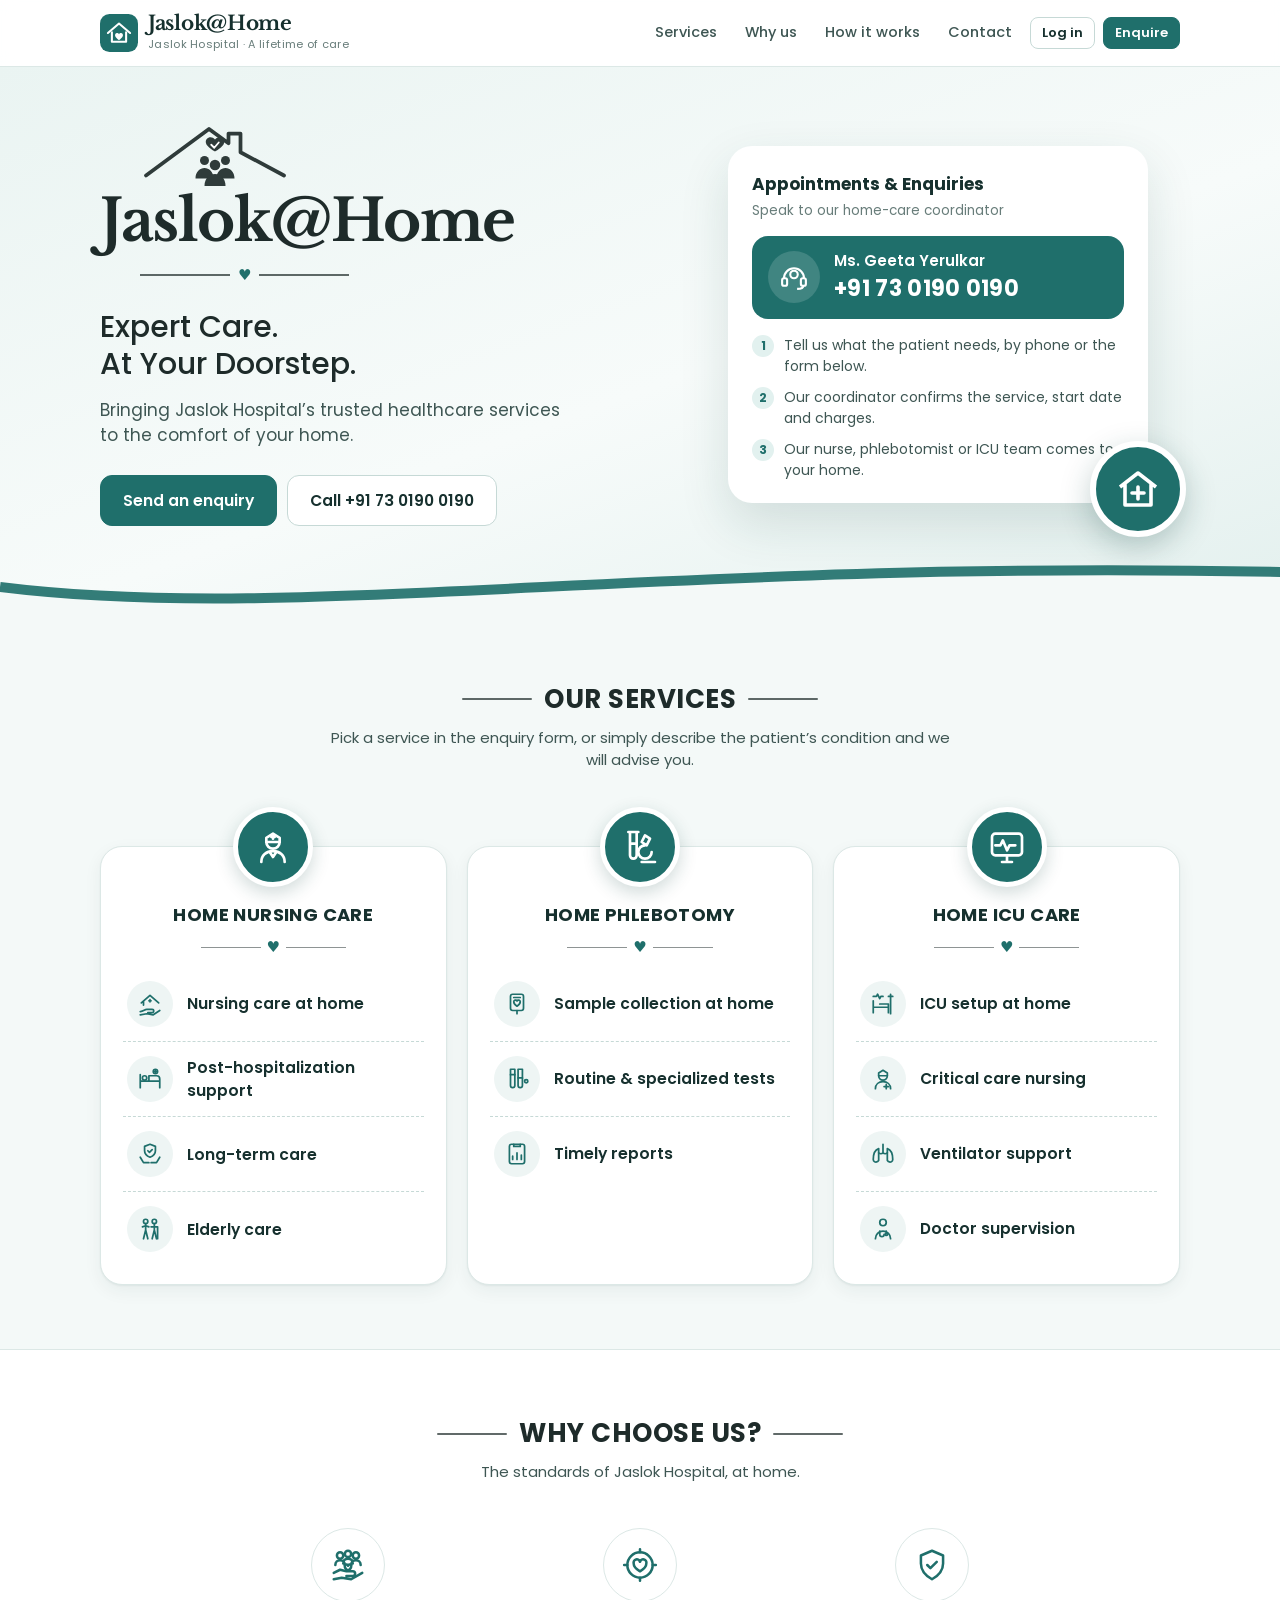
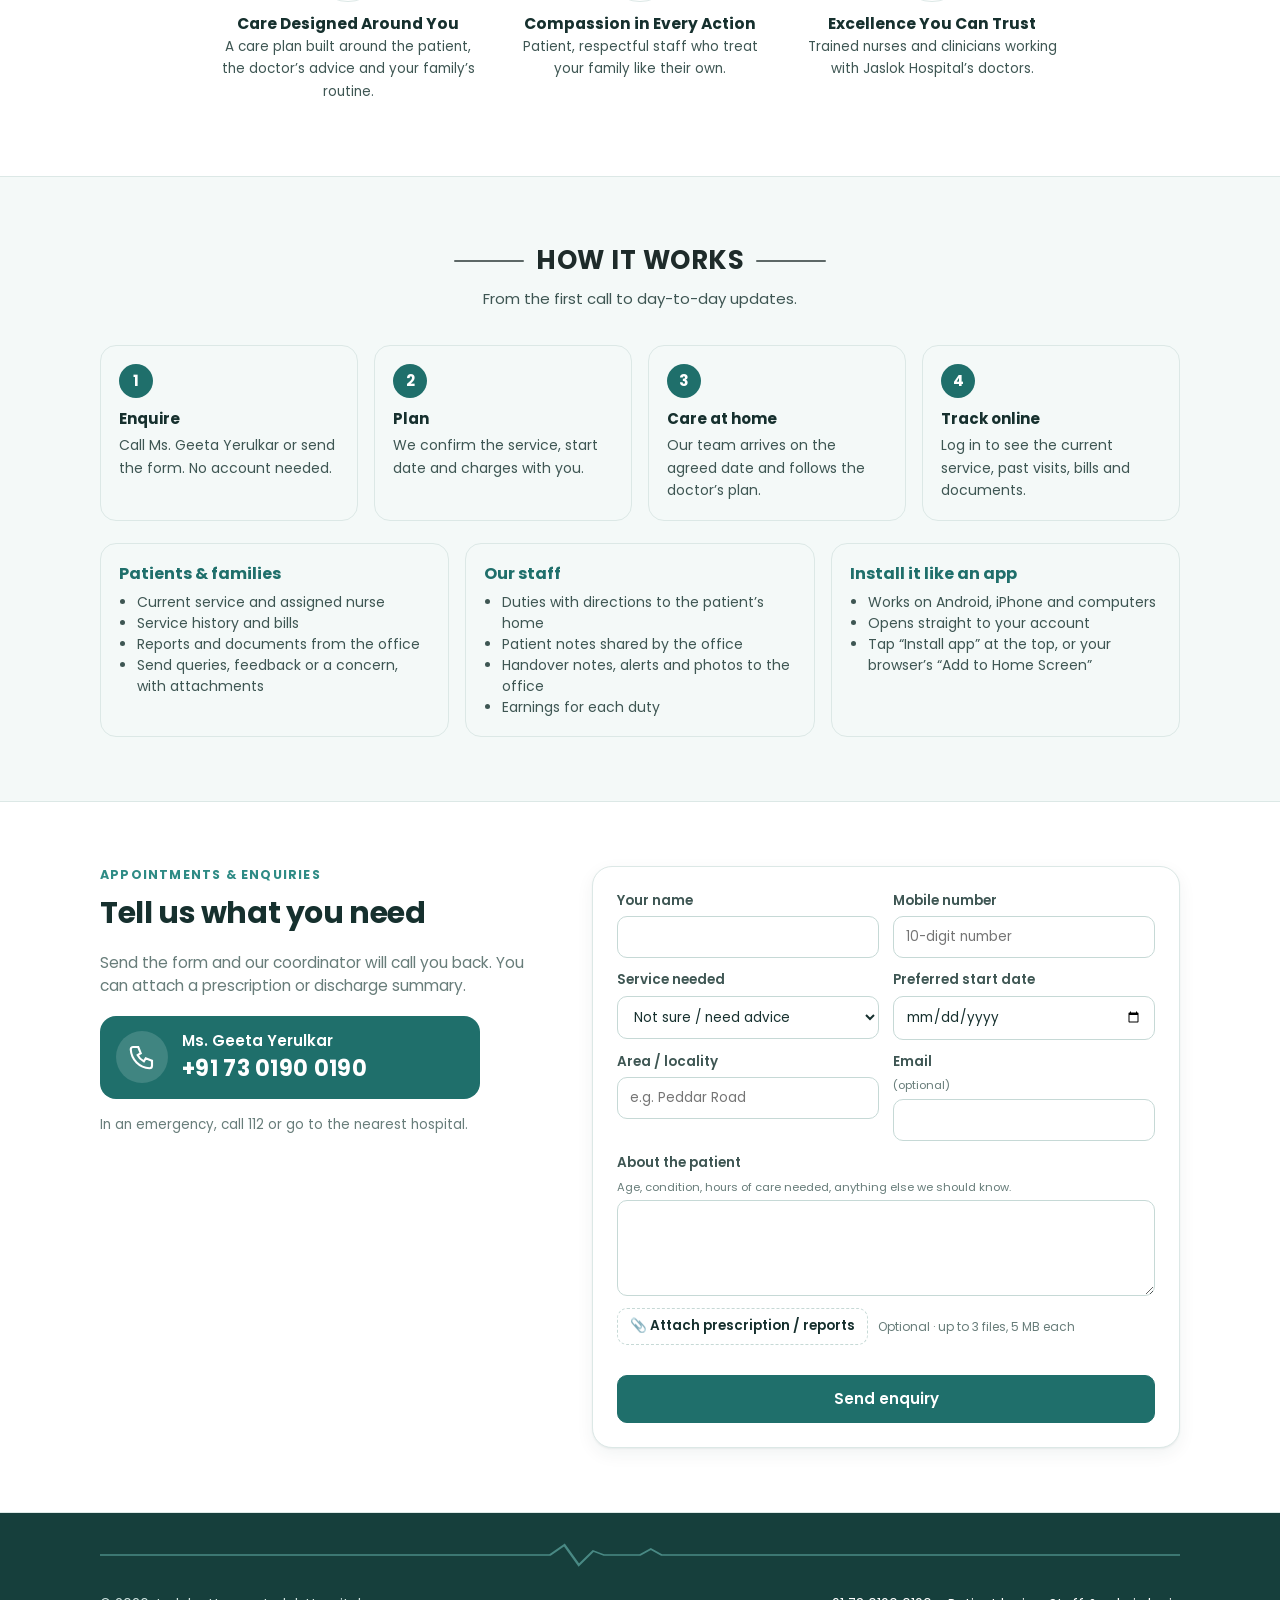
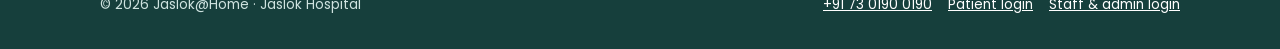
==== index.html @ 0c0a2ad9 "Add files via upload" ====
<!doctype html>
<html lang="en">
<head>
<meta charset="utf-8">
<meta name="viewport" content="width=device-width, initial-scale=1">
<title>Jaslok@Home · Jaslok Homecare</title>
<meta name="description" content="Jaslok@Home: home nursing, home phlebotomy and home ICU care from Jaslok Hospital. Expert care at your doorstep.">
<meta name="theme-color" content="#1F6F6B">
<link rel="manifest" href="manifest.json">
<link rel="icon" href="icons/icon-192.png">
<link rel="apple-touch-icon" href="icons/icon-192.png">
<link rel="preconnect" href="https://fonts.googleapis.com">
<link rel="preconnect" href="https://fonts.gstatic.com" crossorigin>
<link href="https://fonts.googleapis.com/css2?family=Poppins:wght@400;500;600;700&family=Libre+Baskerville:wght@700&display=swap" rel="stylesheet">
<link rel="stylesheet" href="css/site.css">
<style>
/* ---------- public site ---------- */
body{background:var(--bg)}
.nav{background:rgba(255,255,255,.92);backdrop-filter:blur(8px);border-bottom:1px solid var(--line);position:sticky;top:0;z-index:20}
.nav .wrap{display:flex;align-items:center;gap:8px;height:66px}
.brand{display:flex;align-items:center;gap:10px;text-decoration:none;color:var(--ink)}
.brand svg{width:38px;height:38px}
.brand .bt{font-family:"Libre Baskerville",Georgia,serif;font-weight:700;font-size:20px;letter-spacing:-.3px;line-height:1}
.brand .bs{font-size:11px;color:var(--muted);letter-spacing:.3px;margin-top:3px}
.nav a.l{color:var(--ink2);text-decoration:none;font-weight:500;padding:8px 10px;border-radius:8px;font-size:14.5px}
.nav a.l:hover{background:var(--accent-soft);color:var(--accent)}
@media (max-width:900px){ .nav a.l{display:none} }
@media (max-width:520px){ .brand .bs{display:none} .nav .btn.sm{padding:5px 9px} #navReq{display:none} }

.hero{position:relative;overflow:hidden;background:linear-gradient(160deg,#EAF4F2 0%,#F7FBFA 55%,#E3F0EE 100%);padding:56px 0 90px}
.hero .wrap{display:grid;grid-template-columns:1.15fr 1fr;gap:40px;align-items:center;position:relative;z-index:1}
.hero-logo{display:flex;flex-direction:column;align-items:flex-start}
.hero-logo svg{width:150px;height:auto;margin-left:40px}
.hero h1{font-family:"Libre Baskerville",Georgia,serif;font-size:58px;line-height:1;letter-spacing:-1.5px;margin:0;color:#1E2B2A}
.hero .rule{display:flex;align-items:center;gap:8px;margin:14px 0 22px 40px;color:var(--accent)}
.hero .rule span{display:block;width:90px;height:2px;background:#1E2B2A;opacity:.7}
.hero .tag{font-size:30px;font-weight:500;line-height:1.25;margin:0 0 14px;color:#1E2B2A}
.hero p.lead{font-size:17px;color:var(--ink2);margin:0 0 26px;max-width:470px}
.hero .ctas{display:flex;gap:10px;flex-wrap:wrap}
.hero .ctas .btn{padding:13px 22px;font-size:15.5px;border-radius:12px}
.hero-art{position:relative;display:flex;justify-content:center}
.hero-card{background:#fff;border-radius:24px;box-shadow:0 20px 50px rgba(20,70,66,.14);padding:26px 24px 22px;max-width:420px;width:100%}
.hero-card h3{margin:0 0 4px;font-size:17px}
.hero-card .sub{color:var(--muted);font-size:13.5px;margin-bottom:14px}
.call{display:flex;align-items:center;gap:14px;background:var(--accent);color:#fff;border-radius:16px;padding:14px 16px;text-decoration:none}
.call .av{width:52px;height:52px;border-radius:50%;background:rgba(255,255,255,.15);display:flex;align-items:center;justify-content:center;flex:none}
.call .av svg{width:30px;height:30px;stroke:#fff;fill:none;stroke-width:1.7}
.call b{display:block;font-size:15px;font-weight:600}
.call .num{font-size:22px;font-weight:700;letter-spacing:.3px}
.hero-card ul{list-style:none;margin:16px 0 0;padding:0;display:flex;flex-direction:column;gap:10px;font-size:14px;color:var(--ink2)}
.hero-card li{display:flex;gap:10px;align-items:flex-start}
.hero-card li i{flex:none;width:22px;height:22px;border-radius:50%;background:var(--accent-soft);color:var(--accent);font-style:normal;font-weight:700;font-size:12px;display:flex;align-items:center;justify-content:center}
.badge-house{position:absolute;right:-6px;bottom:-34px;width:96px;height:96px;border-radius:50%;background:var(--accent);border:6px solid #fff;display:flex;align-items:center;justify-content:center;box-shadow:0 10px 30px rgba(20,70,66,.25)}
.badge-house svg{width:48px;height:48px;stroke:#fff;fill:none;stroke-width:1.8;stroke-linejoin:round}
.wave{position:absolute;left:0;right:0;bottom:-1px;height:80px;z-index:0}
@media (max-width:900px){
  .hero .wrap{grid-template-columns:1fr} .hero h1{font-size:42px} .hero .tag{font-size:24px}
  .hero-logo svg{width:110px;margin-left:24px} .hero .rule{margin-left:24px} .badge-house{display:none} .hero{padding:36px 0 70px}
}
section.s{padding:64px 0}
.sec-title{display:flex;align-items:center;justify-content:center;gap:12px;margin:0 0 8px;font-size:26px;font-weight:700;color:#1E2B2A;letter-spacing:.5px;text-transform:uppercase;text-align:center}
.sec-title::before,.sec-title::after{content:"";width:70px;height:2px;background:#1E2B2A;opacity:.7;border-radius:2px}
.sec-sub{text-align:center;color:var(--ink2);margin:0 auto 34px;max-width:620px}
@media (max-width:520px){ .sec-title{font-size:20px} .sec-title::before,.sec-title::after{width:28px} }
.svc3{display:grid;grid-template-columns:repeat(3,1fr);gap:20px}
@media (max-width:900px){ .svc3{grid-template-columns:1fr} }
.svc{background:#fff;border:1px solid var(--line);border-radius:22px;padding:56px 22px 18px;position:relative;margin-top:40px;box-shadow:var(--shadow)}
.svc .top{position:absolute;top:-40px;left:50%;transform:translateX(-50%);width:80px;height:80px;border-radius:50%;background:var(--accent);border:5px solid #fff;box-shadow:0 6px 18px rgba(20,70,66,.2);display:flex;align-items:center;justify-content:center}
.svc .top svg{width:40px;height:40px;stroke:#fff;fill:none;stroke-width:1.6;stroke-linecap:round;stroke-linejoin:round}
.svc h3{text-align:center;text-transform:uppercase;font-size:18px;letter-spacing:.4px;margin:0;line-height:1.3}
.svc .heart{display:flex;align-items:center;justify-content:center;gap:6px;margin:10px 0 8px;color:var(--accent)}
.svc .heart span{width:60px;height:1.5px;background:#1E2B2A;opacity:.5}
.svc ul{list-style:none;margin:0;padding:0}
.svc li{display:flex;gap:14px;align-items:center;padding:14px 4px;border-bottom:1px dashed var(--line2);font-weight:600;font-size:15.5px}
.svc li:last-child{border-bottom:none}
.svc li .ic{flex:none;width:46px;height:46px;border-radius:50%;background:#EEF5F4;display:flex;align-items:center;justify-content:center}
.svc li .ic svg{width:26px;height:26px;stroke:var(--accent);fill:none;stroke-width:1.6;stroke-linecap:round;stroke-linejoin:round}
.why{display:grid;grid-template-columns:repeat(3,1fr);gap:16px;max-width:860px;margin:0 auto}
.why .it{text-align:center;padding:10px}
.why .ic{width:74px;height:74px;margin:0 auto 10px;border-radius:50%;background:#fff;border:1px solid var(--line);display:flex;align-items:center;justify-content:center}
.why .ic svg{width:38px;height:38px;stroke:var(--accent);fill:none;stroke-width:1.6;stroke-linecap:round;stroke-linejoin:round}
.why b{display:block;font-size:15.5px}
.why span{color:var(--ink2);font-size:13.5px}
@media (max-width:640px){ .why{grid-template-columns:1fr} }
.alt{background:#fff;border-top:1px solid var(--line);border-bottom:1px solid var(--line)}
.steps4{display:grid;grid-template-columns:repeat(4,1fr);gap:16px}
.steps4 .st{background:var(--bg);border:1px solid var(--line);border-radius:16px;padding:18px}
.steps4 .n{width:34px;height:34px;border-radius:50%;background:var(--accent);color:#fff;font-weight:700;display:flex;align-items:center;justify-content:center;margin-bottom:10px}
.steps4 b{display:block;margin-bottom:4px}
.steps4 span{color:var(--ink2);font-size:14px}
@media (max-width:900px){ .steps4{grid-template-columns:1fr 1fr} } @media (max-width:520px){ .steps4{grid-template-columns:1fr} }
.portal-strip{display:grid;grid-template-columns:repeat(3,1fr);gap:16px;margin-top:22px}
.portal-strip .it{background:var(--bg);border:1px solid var(--line);border-radius:16px;padding:18px}
.portal-strip h3{margin:0 0 6px;font-size:16px;color:var(--accent)}
.portal-strip ul{margin:0;padding-left:18px;color:var(--ink2);font-size:14px}
@media (max-width:900px){ .portal-strip{grid-template-columns:1fr} }
.inq{display:grid;grid-template-columns:1fr 1.3fr;gap:40px;align-items:start}
@media (max-width:900px){ .inq{grid-template-columns:1fr} }
.inq h2{font-size:30px;margin:6px 0 10px;letter-spacing:-.4px}
.eyebrow{font-size:12.5px;letter-spacing:1.2px;text-transform:uppercase;color:var(--accent2);font-weight:700}
.formcard{background:#fff;border:1px solid var(--line);border-radius:20px;padding:24px;box-shadow:var(--shadow)}
footer{background:#163F3C;color:#CFE3E0;padding:30px 0 34px;font-size:13.5px;margin-top:0}
footer .wrap{display:flex;gap:16px;flex-wrap:wrap;align-items:center}
footer a{color:#fff}
footer .ecg{width:100%;height:24px;stroke:#5FA9A3;fill:none;stroke-width:1.5;opacity:.7;margin-bottom:12px}
</style>
</head>
<body>

<nav class="nav"><div class="wrap">
  <a class="brand" href="#top" aria-label="Jaslok@Home home">
    <svg viewBox="0 0 48 48" aria-hidden="true"><rect width="48" height="48" rx="12" fill="#1F6F6B"/><path d="M10 24 24 12l14 12" stroke="#fff" stroke-width="2.6" fill="none" stroke-linecap="round" stroke-linejoin="round"/><path d="M15 22v13h18V22" stroke="#fff" stroke-width="2.6" fill="none" stroke-linejoin="round"/><path d="M24 33s-5-3-5-6.4a2.6 2.6 0 0 1 5-1 2.6 2.6 0 0 1 5 1C29 30 24 33 24 33z" fill="#fff"/></svg>
    <div><div class="bt">Jaslok@Home</div><div class="bs">Jaslok Hospital · A lifetime of care</div></div>
  </a>
  <span class="spacer"></span>
  <a class="l" href="#services">Services</a>
  <a class="l" href="#why">Why us</a>
  <a class="l" href="#how">How it works</a>
  <a class="l" href="#inquiry">Contact</a>
  <button class="btn sm hidden" data-install title="Install this website as an app">⤓ Install app</button>
  <span id="navAuth"><button class="btn sm" data-open-login>Log in</button></span>
  <a class="btn sm primary" href="#inquiry" id="navReq">Enquire</a>
</div></nav>

<header class="hero" id="top">
  <div class="wrap">
    <div>
      <div class="hero-logo">
        <svg viewBox="0 0 200 92" aria-hidden="true"><path d="M8 70 92 8l26 19V14h16v25l58 31" fill="none" stroke="#2F3B3A" stroke-width="5" stroke-linecap="round" stroke-linejoin="round"/>
          <path d="M100 22c-5-6-14-2-12 5 1 5 12 11 12 11s11-6 12-11c2-7-7-11-12-5z" fill="#2F3B3A"/><path d="M95 29l4 4 6-7" stroke="#fff" stroke-width="2.4" fill="none" stroke-linecap="round" stroke-linejoin="round"/>
          <circle cx="86" cy="50" r="6" fill="#2F3B3A"/><circle cx="114" cy="50" r="6" fill="#2F3B3A"/><circle cx="100" cy="56" r="7" fill="#2F3B3A"/>
          <path d="M74 74c0-9 6-14 12-14s12 5 12 14zM102 74c0-9 6-14 12-14s12 5 12 14z" fill="#2F3B3A"/><path d="M86 84c0-10 6-16 14-16s14 6 14 16z" fill="#2F3B3A"/></svg>
        <h1>Jaslok@Home</h1>
        <div class="rule"><span></span>♥<span></span></div>
      </div>
      <p class="tag">Expert Care.<br>At Your Doorstep.</p>
      <p class="lead">Bringing Jaslok Hospital’s trusted healthcare services to the comfort of your home.</p>
      <div class="ctas">
        <a class="btn primary" href="#inquiry">Send an enquiry</a>
        <a class="btn" href="tel:+917301900190">Call +91 73 0190 0190</a>
      </div>
    </div>
    <div class="hero-art">
      <div class="hero-card">
        <h3>Appointments &amp; Enquiries</h3>
        <div class="sub">Speak to our home-care coordinator</div>
        <a class="call" href="tel:+917301900190">
          <span class="av"><svg viewBox="0 0 24 24"><path d="M4 13a8 8 0 0 1 16 0"/><rect x="2.5" y="13" width="4" height="6" rx="1.5"/><rect x="17.5" y="13" width="4" height="6" rx="1.5"/><path d="M19.5 19c0 1.5-2 2.5-5 2.5"/><circle cx="12" cy="10" r="3"/></svg></span>
          <span><b>Ms. Geeta Yerulkar</b><span class="num">+91 73 0190 0190</span></span>
        </a>
        <ul>
          <li><i>1</i><span>Tell us what the patient needs, by phone or the form below.</span></li>
          <li><i>2</i><span>Our coordinator confirms the service, start date and charges.</span></li>
          <li><i>3</i><span>Our nurse, phlebotomist or ICU team comes to your home.</span></li>
        </ul>
      </div>
      <div class="badge-house"><svg viewBox="0 0 24 24"><path d="M3 11 12 4l9 7M5.5 9.5V20h13V9.5"/><path d="M12 11v6M9 14h6" stroke-linecap="round"/></svg></div>
    </div>
  </div>
  <svg class="wave" viewBox="0 0 1440 80" preserveAspectRatio="none" aria-hidden="true"><path d="M0 50C320 90 720 10 1440 40V80H0z" fill="#F4F9F8"/><path d="M0 50C320 90 720 10 1440 40" fill="none" stroke="#1F6F6B" stroke-width="10" opacity=".9"/></svg>
</header>

<section class="s" id="services"><div class="wrap">
  <h2 class="sec-title">Our services</h2>
  <p class="sec-sub">Pick a service in the enquiry form, or simply describe the patient’s condition and we will advise you.</p>
  <div class="svc3" id="svcList"></div>
</div></section>

<section class="s alt" id="why"><div class="wrap">
  <h2 class="sec-title">Why choose us?</h2>
  <p class="sec-sub">The standards of Jaslok Hospital, at home.</p>
  <div class="why">
    <div class="it"><div class="ic"><svg viewBox="0 0 24 24"><circle cx="7" cy="6" r="2"/><circle cx="12" cy="5" r="2"/><circle cx="17" cy="6" r="2"/><path d="M4 12c0-2 1.5-3 3-3s3 1 3 3M9 11c0-2 1.3-3 3-3s3 1 3 3M14 12c0-2 1.5-3 3-3s3 1 3 3"/><path d="M3 17l4-2 4 1h4a1.5 1.5 0 0 1 0 3h-4M3 21l5-1 6 1 7-4"/><path d="M12 15.5s-2-1.2-2-2.6a1 1 0 0 1 2-.4 1 1 0 0 1 2 .4c0 1.4-2 2.6-2 2.6z"/></svg></div><b>Care Designed Around You</b><span>A care plan built around the patient, the doctor’s advice and your family’s routine.</span></div>
    <div class="it"><div class="ic"><svg viewBox="0 0 24 24"><circle cx="12" cy="12" r="8"/><path d="M12 4V2M12 22v-2M4 12H2M22 12h-2"/><path d="M12 16s-4-2.4-4-5a2 2 0 0 1 4-1 2 2 0 0 1 4 1c0 2.6-4 5-4 5z"/></svg></div><b>Compassion in Every Action</b><span>Patient, respectful staff who treat your family like their own.</span></div>
    <div class="it"><div class="ic"><svg viewBox="0 0 24 24"><path d="M12 3l7 3v5c0 5-3.5 8-7 10-3.5-2-7-5-7-10V6z"/><path d="M9 12l2 2 4-4"/></svg></div><b>Excellence You Can Trust</b><span>Trained nurses and clinicians working with Jaslok Hospital’s doctors.</span></div>
  </div>
</div></section>

<section class="s" id="how"><div class="wrap">
  <h2 class="sec-title">How it works</h2>
  <p class="sec-sub">From the first call to day-to-day updates.</p>
  <div class="steps4">
    <div class="st"><div class="n">1</div><b>Enquire</b><span>Call Ms. Geeta Yerulkar or send the form. No account needed.</span></div>
    <div class="st"><div class="n">2</div><b>Plan</b><span>We confirm the service, start date and charges with you.</span></div>
    <div class="st"><div class="n">3</div><b>Care at home</b><span>Our team arrives on the agreed date and follows the doctor’s plan.</span></div>
    <div class="st"><div class="n">4</div><b>Track online</b><span>Log in to see the current service, past visits, bills and documents.</span></div>
  </div>
  <div class="portal-strip">
    <div class="it"><h3>Patients &amp; families</h3><ul><li>Current service and assigned nurse</li><li>Service history and bills</li><li>Reports and documents from the office</li><li>Send queries, feedback or a concern, with attachments</li></ul></div>
    <div class="it"><h3>Our staff</h3><ul><li>Duties with directions to the patient’s home</li><li>Patient notes shared by the office</li><li>Handover notes, alerts and photos to the office</li><li>Earnings for each duty</li></ul></div>
    <div class="it"><h3>Install it like an app</h3><ul><li>Works on Android, iPhone and computers</li><li>Opens straight to your account</li><li>Tap “Install app” at the top, or your browser’s “Add to Home Screen”</li></ul></div>
  </div>
</div></section>

<section class="s alt" id="inquiry"><div class="wrap inq">
  <div>
    <div class="eyebrow">Appointments &amp; Enquiries</div>
    <h2>Tell us what you need</h2>
    <p class="muted" style="font-size:15.5px">Send the form and our coordinator will call you back. You can attach a prescription or discharge summary.</p>
    <a class="call" href="tel:+917301900190" style="margin-top:18px;max-width:380px">
      <span class="av"><svg viewBox="0 0 24 24"><path d="M5 4h4l2 5-2.5 1.5a11 11 0 0 0 5 5L15 13l5 2v4a2 2 0 0 1-2 2A16 16 0 0 1 3 6a2 2 0 0 1 2-2"/></svg></span>
      <span><b>Ms. Geeta Yerulkar</b><span class="num">+91 73 0190 0190</span></span>
    </a>
    <p class="muted" style="font-size:13.5px;margin-top:16px">In an emergency, call 112 or go to the nearest hospital.</p>
  </div>
  <form class="formcard stack" id="inqForm" novalidate>
    <div class="grid2">
      <label class="f">Your name<input class="in" name="name" autocomplete="name" required></label>
      <label class="f">Mobile number<input class="in" name="phone" inputmode="tel" autocomplete="tel" required placeholder="10-digit number"></label>
    </div>
    <div class="grid2">
      <label class="f">Service needed<select class="in" name="service" id="inqSvc"></select></label>
      <label class="f">Preferred start date<input class="in" type="date" name="startDate"></label>
    </div>
    <div class="grid2">
      <label class="f">Area / locality<input class="in" name="locality" placeholder="e.g. Peddar Road"></label>
      <label class="f">Email <small>(optional)</small><input class="in" type="email" name="email" autocomplete="email"></label>
    </div>
    <label class="f">About the patient <small>Age, condition, hours of care needed, anything else we should know.</small><textarea class="in" name="message"></textarea></label>
    <div id="inqFiles"></div>
    <div id="inqMsg"></div>
    <button class="btn primary" type="submit" style="padding:12px">Send enquiry</button>
  </form>
</div></section>

<footer><div class="wrap">
  <svg class="ecg" viewBox="0 0 600 24" preserveAspectRatio="none" aria-hidden="true"><path d="M0 12h250l8-10 8 20 8-14 6 4h20l6-6 6 6h288"/></svg>
  <span>© <span id="yr"></span> Jaslok@Home · Jaslok Hospital</span>
  <span class="spacer"></span>
  <a href="tel:+917301900190">+91 73 0190 0190</a>
  <a href="#" data-open-login>Patient login</a>
  <a href="#" data-open-login data-staff>Staff &amp; admin login</a>
  <a href="#" data-install class="hidden">Install app</a>
</div></footer>

<!-- login / signup -->
<div class="modal-bg hidden" id="authBg"><div class="modal" role="dialog" aria-modal="true" aria-labelledby="authTitle">
  <button class="x" data-close aria-label="Close">×</button>
  <h2 id="authTitle">Welcome</h2>
  <div class="muted" style="font-size:14px">Patients, staff and the office all log in here.</div>
  <div class="seg"><button data-m="login" class="on">Log in</button><button data-m="signup">New patient account</button></div>

  <form id="loginF" class="stack" novalidate>
    <label class="f">Mobile number, email or Staff ID<input class="in" name="id" autocomplete="username" required></label>
    <label class="f">Password<input class="in" type="password" name="pw" autocomplete="current-password" required></label>
    <div class="muted" style="font-size:13px">Staff: use the Staff ID and password the office gave you.</div>
    <div class="msg"></div>
    <button class="btn primary" type="submit" style="padding:11px">Log in</button>
    <div class="muted" style="font-size:13px">Forgot your password? Call +91 73 0190 0190 and the office will reset it.</div>
  </form>

  <form id="signupF" class="stack hidden" novalidate>
    <label class="f">Patient’s full name<input class="in" name="name" autocomplete="name" required></label>
    <div class="grid2">
      <label class="f">Mobile number<small>Use the number you gave our office, so your care records appear automatically.</small><input class="in" name="phone" inputmode="tel" autocomplete="tel" required></label>
      <label class="f">Email <small>(optional)</small><input class="in" type="email" name="email" autocomplete="email"></label>
    </div>
    <label class="f">Address <small>(optional)</small><input class="in" name="address" autocomplete="street-address"></label>
    <label class="f">Choose a password<small>At least 8 characters, with letters and a number.</small><input class="in" type="password" name="pw" autocomplete="new-password" required></label>
    <div class="msg"></div>
    <button class="btn primary" type="submit" style="padding:11px">Create account</button>
  </form>
</div></div>

<div id="toast"></div>

<script src="js/config.js"></script>
<script src="js/store.js"></script>
<script src="js/common.js"></script>
<script>
"use strict";
/* ---- Services shown on the website (from the Jaslok@Home leaflet) ---- */
const SERVICES = [
  { title:'Home Nursing Care', icon:'nurse', items:[['home','Nursing care at home'],['bed','Post-hospitalization support'],['hands','Long-term care'],['elder','Elderly care']] },
  { title:'Home Phlebotomy', icon:'micro', items:[['bag','Sample collection at home'],['tubes','Routine & specialized tests'],['report','Timely reports']] },
  { title:'Home ICU Care', icon:'monitor', items:[['icu','ICU setup at home'],['nurse2','Critical care nursing'],['lungs','Ventilator support'],['doc','Doctor supervision']] }
];
const I = {
  nurse:'<path d="M8 6.5 12 4l4 2.5V9H8z"/><path d="M11 6h2M12 5v2"/><path d="M8 9a4 4 0 0 0 8 0"/><path d="M5 21c0-4 3-6.5 7-6.5s7 2.5 7 6.5"/><path d="M10 15l2 3 2-3"/>',
  micro:'<path d="M6 3v14a2 2 0 0 0 4 0V3M5 3h6M6 10h4"/><path d="M15 5l3 2-2 4-3-2zM15 11a4 4 0 1 0 4 4M13 21h8"/>',
  monitor:'<rect x="3" y="4" width="18" height="13" rx="2"/><path d="M5 11h3l1.5-3 2.5 6 1.5-3H17"/><path d="M9 21h6M12 17v4"/>',
  home:'<path d="M4 11 12 4l8 7M6 9.5V13"/><path d="M3 19c3 0 4-2 6-2h5a1.5 1.5 0 0 1 0 3H10M3 22l6-1 6 1 6-4"/><path d="M11 9h2M12 8v2"/>',
  bed:'<path d="M3 20V8M3 14h18v6M21 14v-2a3 3 0 0 0-3-3h-7v5"/><circle cx="7" cy="11" r="2"/><circle cx="17" cy="5" r="2"/><path d="M17 4v2M16 5h2"/>',
  hands:'<path d="M12 3l5 2v4c0 3-2.3 5-5 6-2.7-1-5-3-5-6V5z"/><path d="M10 9l1.5 1.5L14 8"/><path d="M3 15l3 5h5M21 15l-3 5h-5"/>',
  elder:'<circle cx="8" cy="5" r="2"/><circle cx="16" cy="5" r="2"/><path d="M8 7v6l-2 8M8 13l2 8M16 7v6l-2 8M16 13l2 8M5 10l3-1 3 1M13 10h6v11"/>',
  bag:'<rect x="6" y="3" width="12" height="15" rx="2"/><path d="M12 18v3M9 6h6"/><path d="M12 14s-3-1.8-3-4a1.6 1.6 0 0 1 3-.8 1.6 1.6 0 0 1 3 .8c0 2.2-3 4-3 4z"/>',
  tubes:'<path d="M6 3h4v15a2 2 0 0 1-4 0zM13 3h4v15a2 2 0 0 1-4 0z"/><path d="M6 8h4M13 11h4"/><circle cx="20.5" cy="14" r="1.5"/>',
  report:'<rect x="5" y="3" width="14" height="18" rx="2"/><path d="M9 3v2h6V3M8 17v-3M12 17v-6M16 17v-4"/>',
  icu:'<path d="M3 20V9M3 15h14v5M17 15v-3H9"/><path d="M3 5h3l1-2 2 4 1-2h2"/><path d="M19 3v18M17 5h4"/>',
  nurse2:'<path d="M8 6.5 12 4l4 2.5V9H8z"/><path d="M8 9a4 4 0 0 0 8 0"/><path d="M5 21c0-4 3-6.5 7-6.5s7 2.5 7 6.5"/><path d="M15 17v4M13 19h4"/>',
  lungs:'<path d="M12 3v8M12 11c-1 1-3 1-4 0M12 11c1 1 3 1 4 0"/><path d="M8 7c-3 1-5 5-5 10 0 2 2 3 4 2l1-1V7zM16 7c3 1 5 5 5 10 0 2-2 3-4 2l-1-1V7z"/>',
  doc:'<circle cx="12" cy="6" r="3"/><path d="M5 21c0-4 3-7 7-7s7 3 7 7"/><path d="M9 14v3a2 2 0 0 0 4 0M15 14v2"/><circle cx="15" cy="17" r="1"/>'
};
const $=(s,el=document)=>el.querySelector(s), $$=(s,el=document)=>[...el.querySelectorAll(s)];
const esc=s=>String(s??'').replace(/[&<>"']/g,c=>({'&':'&amp;','<':'&lt;','>':'&gt;','"':'&quot;',"'":'&#39;'}[c]));
const svg=k=>`<svg viewBox="0 0 24 24">${I[k]||''}</svg>`;

$('#yr').textContent=new Date().getFullYear();
$('#svcList').innerHTML=SERVICES.map(s=>`<div class="svc"><div class="top">${svg(s.icon)}</div><h3>${esc(s.title)}</h3><div class="heart"><span></span>♥<span></span></div>
  <ul>${s.items.map(([ic,t])=>`<li><span class="ic">${svg(ic)}</span>${esc(t)}</li>`).join('')}</ul></div>`).join('');
$('#inqSvc').innerHTML='<option value="">Not sure / need advice</option>'+SERVICES.map(s=>`<optgroup label="${esc(s.title)}">${s.items.map(i=>`<option>${esc(i[1])}</option>`).join('')}</optgroup>`).join('');
const inqPick=FileUI.picker($('#inqFiles'),{max:3,label:'Attach prescription / reports',hint:'Optional · up to 3 files, 5 MB each'});

/* logged-in state in the nav; an installed app opens straight to the account */
function paintNav(){
  const m=Store.me();
  $('#navAuth').innerHTML = m ? `<a class="btn sm" href="${Store.homeFor(m.role)}">${m.role==='admin'?'Office board':'My account'}</a>` : `<button class="btn sm" data-open-login>Log in</button>`;
  if(m && NEXT){ location.replace(NEXT); return; }
  if(m && (new URLSearchParams(location.search).has('app') || JHInstall.standalone()) && !location.hash) location.replace(Store.homeFor(m.role));
}
Store.init().then(paintNav);

/* enquiry */
$('#inqForm').addEventListener('submit',async e=>{
  e.preventDefault(); const f=new FormData(e.target); const box=$('#inqMsg'); const btn=$('button[type=submit]',e.target); btn.disabled=true;
  btn.textContent= inqPick.files().length ? 'Sending files…' : 'Sending…';
  try{ const r=await Store.addInquiry({...Object.fromEntries(f), files:inqPick.files()}); e.target.reset(); inqPick.clear();
    box.innerHTML=`<div class="okmsg">Thank you. Your enquiry has reached our care team and we will call you back soon.${r.failed.length?`<br><small>Some files could not be attached: ${esc(r.failed.join('; '))}</small>`:''}</div>`; }
  catch(err){ box.innerHTML=`<div class="err">${esc(err.message)}</div>`; }
  btn.disabled=false; btn.textContent='Send enquiry';
});

/* after logging in from a nurse profile, go back there */
const NEXT=(()=>{ const n=new URLSearchParams(location.search).get('next')||''; return /^nurse\.html\?n=[\w-]+$/.test(n)?n:''; })();
/* auth modal */
function openAuth(mode='login', staff=false){
  $('#authBg').classList.remove('hidden'); setMode(mode);
  $('#authTitle').textContent = staff ? 'Staff & admin login' : (mode==='signup'?'Create a patient account':'Welcome back');
  $('.seg',$('#authBg')).classList.toggle('hidden', staff);
  $((mode==='signup'?'#signupF':'#loginF')+' input').focus();
}
function setMode(m){ $$('.seg button').forEach(b=>b.classList.toggle('on',b.dataset.m===m)); $('#loginF').classList.toggle('hidden',m!=='login'); $('#signupF').classList.toggle('hidden',m!=='signup'); $$('.msg').forEach(x=>x.innerHTML=''); if(!$('.seg').classList.contains('hidden')) $('#authTitle').textContent= m==='signup'?'Create a patient account':'Welcome back'; }
document.addEventListener('click',e=>{
  const o=e.target.closest('[data-open-login]'); if(o){ e.preventDefault(); if(Store.me()){ location.href=Store.homeFor(Store.me().role); return; } openAuth(o.dataset.mode||'login', 'staff' in o.dataset); }
  if(e.target.closest('[data-close]') || e.target.id==='authBg') $('#authBg').classList.add('hidden');
  const sb=e.target.closest('.seg button'); if(sb) setMode(sb.dataset.m);
});
document.addEventListener('keydown',e=>{ if(e.key==='Escape') $('#authBg').classList.add('hidden'); });
$('#loginF').addEventListener('submit',async e=>{
  e.preventDefault(); const f=new FormData(e.target); const msg=$('.msg',e.target); const btn=$('button[type=submit]',e.target);
  btn.disabled=true; msg.innerHTML='';
  try{ const m=await Store.login(f.get('id'),f.get('pw')); location.href=NEXT||Store.homeFor(m.role); }
  catch(err){ msg.innerHTML=`<div class="err">${esc(err.message)}</div>`; btn.disabled=false; }
});
$('#signupF').addEventListener('submit',async e=>{
  e.preventDefault(); const f=new FormData(e.target); const msg=$('.msg',e.target); const btn=$('button[type=submit]',e.target);
  btn.disabled=true; msg.innerHTML='';
  try{ await Store.signupPatient({name:f.get('name'),phone:f.get('phone'),email:f.get('email'),address:f.get('address'),password:f.get('pw')}); location.href=NEXT||'portal.html'; }
  catch(err){ msg.innerHTML=`<div class="err">${esc(err.message)}</div>`; btn.disabled=false; }
});
if(location.hash==='#login') openAuth('login'); if(location.hash==='#signup') openAuth('signup');
</script>
</body>
</html>
---- css/site.css ----
/* Jaslok Homecare — shared styles for the public site and the patient/staff portal */
:root{
  --bg:#F4F9F8; --surface:#FFFFFF; --ink:#16302E; --ink2:#3E5653; --muted:#687D7A;
  --line:#DCE8E6; --line2:#C6D9D6; --accent:#1F6F6B; --accent2:#2E8B85; --accent-soft:#E2F1EF; --accent-ink:#FFFFFF;
  --focus:#2563EB; --focus-soft:#DBEAFE; --danger:#B42318; --danger-soft:#FEE4E2; --ok:#16794C; --ok-soft:#DCFCE7;
  --warn:#B54708; --warn-soft:#FEF0C7; --r:14px; --shadow:0 1px 2px rgba(16,48,46,.06),0 6px 18px rgba(16,48,46,.06);
  font-family:"Poppins","Segoe UI",system-ui,-apple-system,Roboto,"Helvetica Neue",Arial,sans-serif;
}
*{box-sizing:border-box}
html,body{margin:0;background:var(--bg);color:var(--ink);font-size:15px;line-height:1.5}
button,input,select,textarea{font:inherit;color:inherit}
button{cursor:pointer}
a{color:var(--accent2)}
.hidden{display:none!important}
.wrap{max-width:1120px;margin:0 auto;padding:0 20px}
@media (max-width:600px){ .wrap{padding:0 16px} }

/* buttons & inputs */
.btn{border:1px solid var(--line2);background:var(--surface);border-radius:10px;padding:9px 16px;display:inline-flex;align-items:center;justify-content:center;gap:8px;white-space:nowrap;font-weight:600;text-decoration:none;color:var(--ink)}
.btn:hover{background:#EEF5F4}
.btn.primary{background:var(--accent);color:#fff;border-color:var(--accent)}
.btn.primary:hover{background:#185956}
.btn.ghost{background:transparent;border-color:transparent}
.btn.sm{padding:5px 11px;font-size:13px;font-weight:600;border-radius:8px}
.btn.danger{color:var(--danger);border-color:#F2C1BC}
.btn:disabled{opacity:.5;cursor:not-allowed}
label.f{display:flex;flex-direction:column;gap:5px;font-size:13.5px;font-weight:600;color:var(--ink2)}
label.f small{font-weight:400;color:var(--muted)}
input.in,select.in,textarea.in{border:1px solid var(--line2);border-radius:10px;padding:10px 12px;background:#fff;width:100%;font-weight:400;color:var(--ink)}
textarea.in{min-height:96px;resize:vertical}
input.in:focus,select.in:focus,textarea.in:focus{outline:3px solid var(--focus-soft);border-color:var(--focus)}
.grid2{display:grid;grid-template-columns:1fr 1fr;gap:14px}
@media (max-width:600px){ .grid2{grid-template-columns:1fr} }
.err{background:var(--danger-soft);color:var(--danger);border-radius:10px;padding:9px 12px;font-size:14px}
.okmsg{background:var(--ok-soft);color:var(--ok);border-radius:10px;padding:9px 12px;font-size:14px}
.muted{color:var(--muted)}

/* badges */
.badge{display:inline-block;font-size:12px;font-weight:600;padding:2px 9px;border-radius:999px;background:#E8EFEE;color:var(--ink2);white-space:nowrap}
.badge.green{background:var(--ok-soft);color:#14532D}
.badge.amber{background:var(--warn-soft);color:#7A2E0E}
.badge.red{background:var(--danger-soft);color:var(--danger)}
.badge.blue{background:#E0EDFF;color:#1E3A8A}
.badge.grey{background:#EDEDED;color:#444}

/* modal */
.modal-bg{position:fixed;inset:0;background:rgba(20,25,22,.45);display:flex;align-items:flex-start;justify-content:center;padding:6vh 16px;z-index:100;overflow:auto}
.modal{background:var(--surface);border-radius:16px;box-shadow:0 20px 60px rgba(0,0,0,.25);width:100%;max-width:460px;padding:22px 24px 24px;position:relative}
.modal h2{margin:0 0 4px;font-size:21px}
.modal .x{position:absolute;top:10px;right:10px;border:none;background:transparent;font-size:22px;color:var(--muted);padding:4px 10px;border-radius:8px}
.modal .x:hover{background:#EEF5F4}
.seg{display:flex;background:#E8F1F0;border-radius:10px;padding:3px;margin:14px 0 16px}
.seg button{flex:1;border:none;background:transparent;padding:8px;border-radius:8px;font-weight:600;color:var(--ink2)}
.seg button.on{background:#fff;color:var(--ink);box-shadow:0 1px 3px rgba(0,0,0,.08)}
.stack{display:flex;flex-direction:column;gap:12px}

#toast{position:fixed;bottom:24px;left:50%;transform:translateX(-50%);background:#1F2421;color:#fff;padding:10px 16px;border-radius:10px;font-size:14px;z-index:200;opacity:0;transition:opacity .2s;pointer-events:none;max-width:calc(100vw - 32px)}
#toast.show{opacity:1}

/* portal shell */
.topbar{background:var(--surface);border-bottom:1px solid var(--line);position:sticky;top:0;z-index:20}
.topbar .wrap{display:flex;align-items:center;gap:12px;height:60px}
.logo{display:flex;align-items:center;gap:10px;font-weight:750;font-size:17px;color:var(--ink);text-decoration:none;letter-spacing:-.2px}
.logo img{width:32px;height:32px;border-radius:8px}
.spacer{flex:1}
.who{font-size:13.5px;color:var(--ink2);text-align:right;line-height:1.25}
.who b{display:block;color:var(--ink)}
.ptabs{flex:1;display:flex;gap:4px;overflow-x:auto;border-top:1px solid var(--line);scrollbar-width:none}
.ptabs::-webkit-scrollbar{display:none}
.ptabs button{border:none;background:transparent;padding:12px 14px;font-weight:600;color:var(--ink2);border-bottom:2px solid transparent;white-space:nowrap;display:flex;gap:6px;align-items:center}
.ptabs button.on{color:var(--accent);border-bottom-color:var(--accent)}
.dot{min-width:18px;height:18px;padding:0 5px;border-radius:999px;background:var(--danger);color:#fff;font-size:11px;font-weight:700;display:inline-flex;align-items:center;justify-content:center}
main.portal{padding:22px 0 80px}
.pg-h{display:flex;align-items:flex-end;gap:12px;flex-wrap:wrap;margin-bottom:14px}
.pg-h h1{margin:0;font-size:24px;letter-spacing:-.3px}
.pg-h p{margin:2px 0 0;color:var(--muted)}
.card{background:var(--surface);border:1px solid var(--line);border-radius:var(--r);padding:16px 18px;box-shadow:var(--shadow)}
.cards{display:grid;grid-template-columns:repeat(auto-fill,minmax(300px,1fr));gap:14px}
@media (max-width:600px){ .cards{grid-template-columns:1fr} }
.card h3{margin:0;font-size:17px}
.kv{display:grid;grid-template-columns:120px 1fr;gap:4px 10px;font-size:14px;margin-top:10px}
.kv dt{color:var(--muted)} .kv dd{margin:0;word-break:break-word}
.stats{display:grid;grid-template-columns:repeat(auto-fit,minmax(170px,1fr));gap:12px;margin-bottom:16px}
.stat{background:var(--surface);border:1px solid var(--line);border-radius:var(--r);padding:14px 16px}
.stat .l{font-size:12.5px;color:var(--muted);font-weight:600;text-transform:uppercase;letter-spacing:.4px}
.stat .v{font-size:26px;font-weight:750;font-variant-numeric:tabular-nums;margin-top:2px}
.stat .s{font-size:13px;color:var(--ink2)}
.sec-h{font-size:13px;text-transform:uppercase;letter-spacing:.6px;color:var(--muted);margin:26px 0 10px;font-weight:700}
.tblwrap{overflow-x:auto;background:var(--surface);border:1px solid var(--line);border-radius:var(--r)}
table.t{border-collapse:collapse;width:100%;font-size:14px}
table.t th{text-align:left;font-size:12px;text-transform:uppercase;letter-spacing:.3px;color:var(--muted);padding:10px 12px;border-bottom:1px solid var(--line2);white-space:nowrap;background:#F6FAF9}
table.t td{padding:10px 12px;border-bottom:1px solid var(--line);vertical-align:top}
table.t tr:last-child td{border-bottom:none}
table.t td.n{text-align:right;font-variant-numeric:tabular-nums;white-space:nowrap}
.empty{padding:36px 20px;text-align:center;color:var(--muted);background:var(--surface);border:1px dashed var(--line2);border-radius:var(--r)}
.empty b{display:block;color:var(--ink);font-size:16px;margin-bottom:4px}

/* posts / messages */
.post{background:var(--surface);border:1px solid var(--line);border-radius:var(--r);padding:14px 16px;margin-bottom:10px}
.post.unread{border-left:4px solid var(--focus)}
.post.notice{background:#FFFBEB;border-color:#FDE68A}
.post.urgent{border-left:4px solid var(--danger)}
.post-h{display:flex;gap:8px;align-items:center;flex-wrap:wrap}
.post-h .ti{font-weight:700;font-size:15px}
.post-h .meta{font-size:12.5px;color:var(--muted);margin-left:auto}
.post .body{white-space:pre-wrap;margin:8px 0 0;color:var(--ink)}
.replies{margin-top:10px;border-left:2px solid var(--line2);padding-left:12px;display:flex;flex-direction:column;gap:8px}
.reply{font-size:14px}
.reply .by{font-size:12.5px;color:var(--muted)}
.reply .by b{color:var(--ink2)}
.reply.admin .by b{color:var(--accent)}
.replybox{display:flex;gap:8px;margin-top:10px}
.replybox input{flex:1}
@media (max-width:600px){ .who{display:none} .kv{grid-template-columns:100px 1fr} }

.topbar{box-shadow:0 1px 0 var(--line)}
.logo b{color:var(--accent)}
.duty-acts{display:flex;gap:8px;margin-top:12px;flex-wrap:wrap}
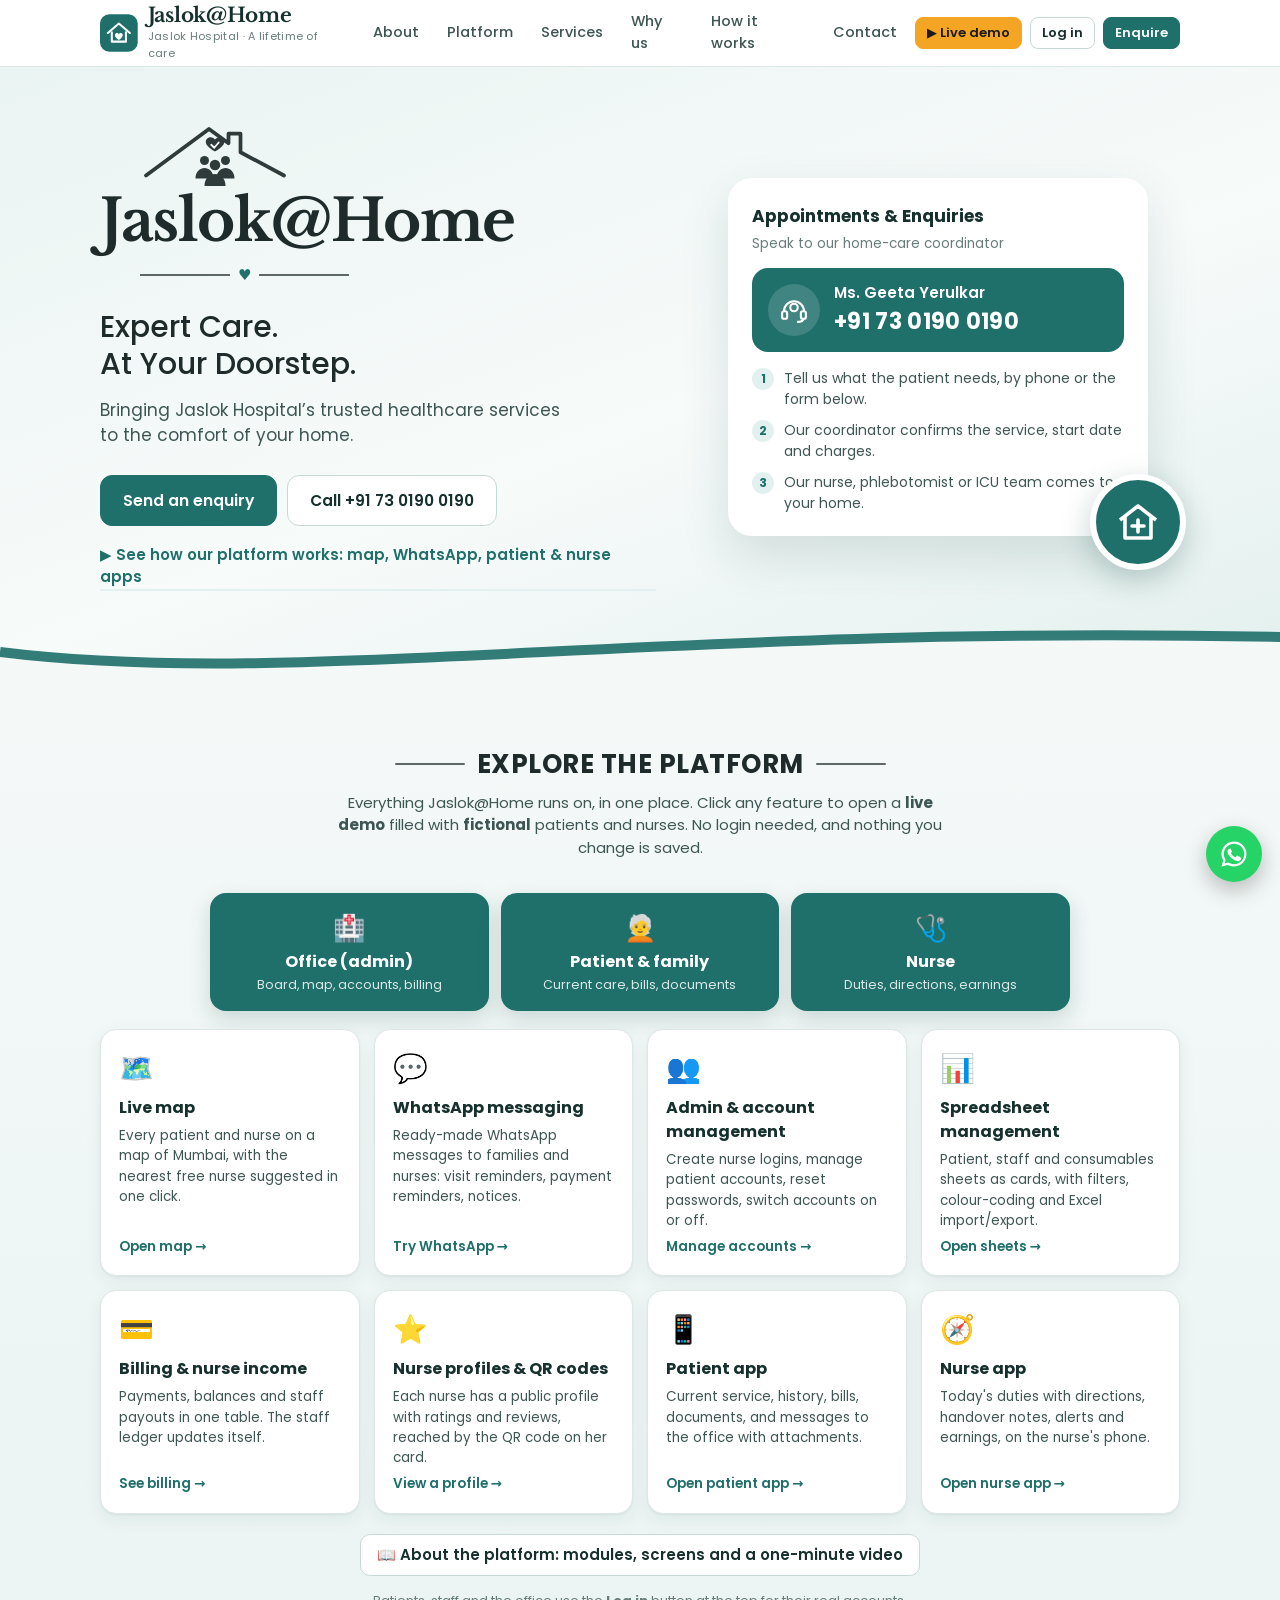
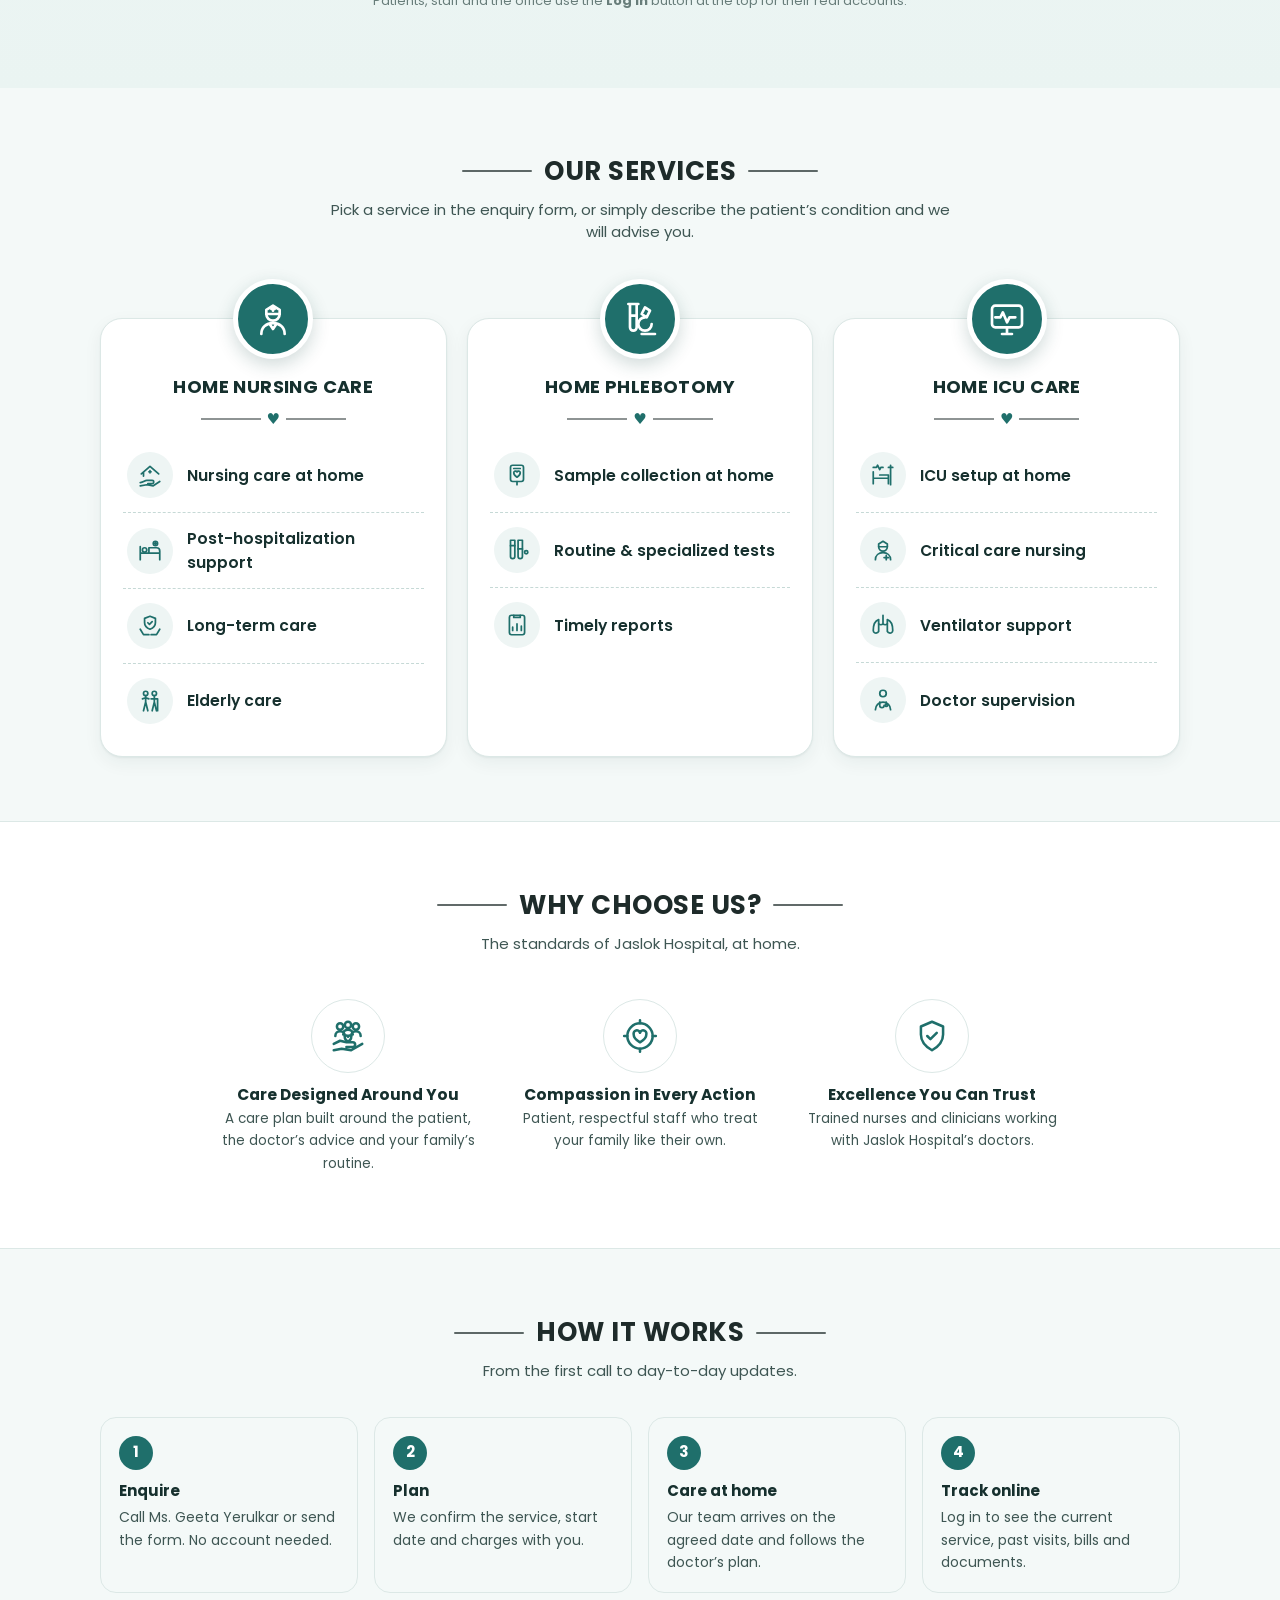
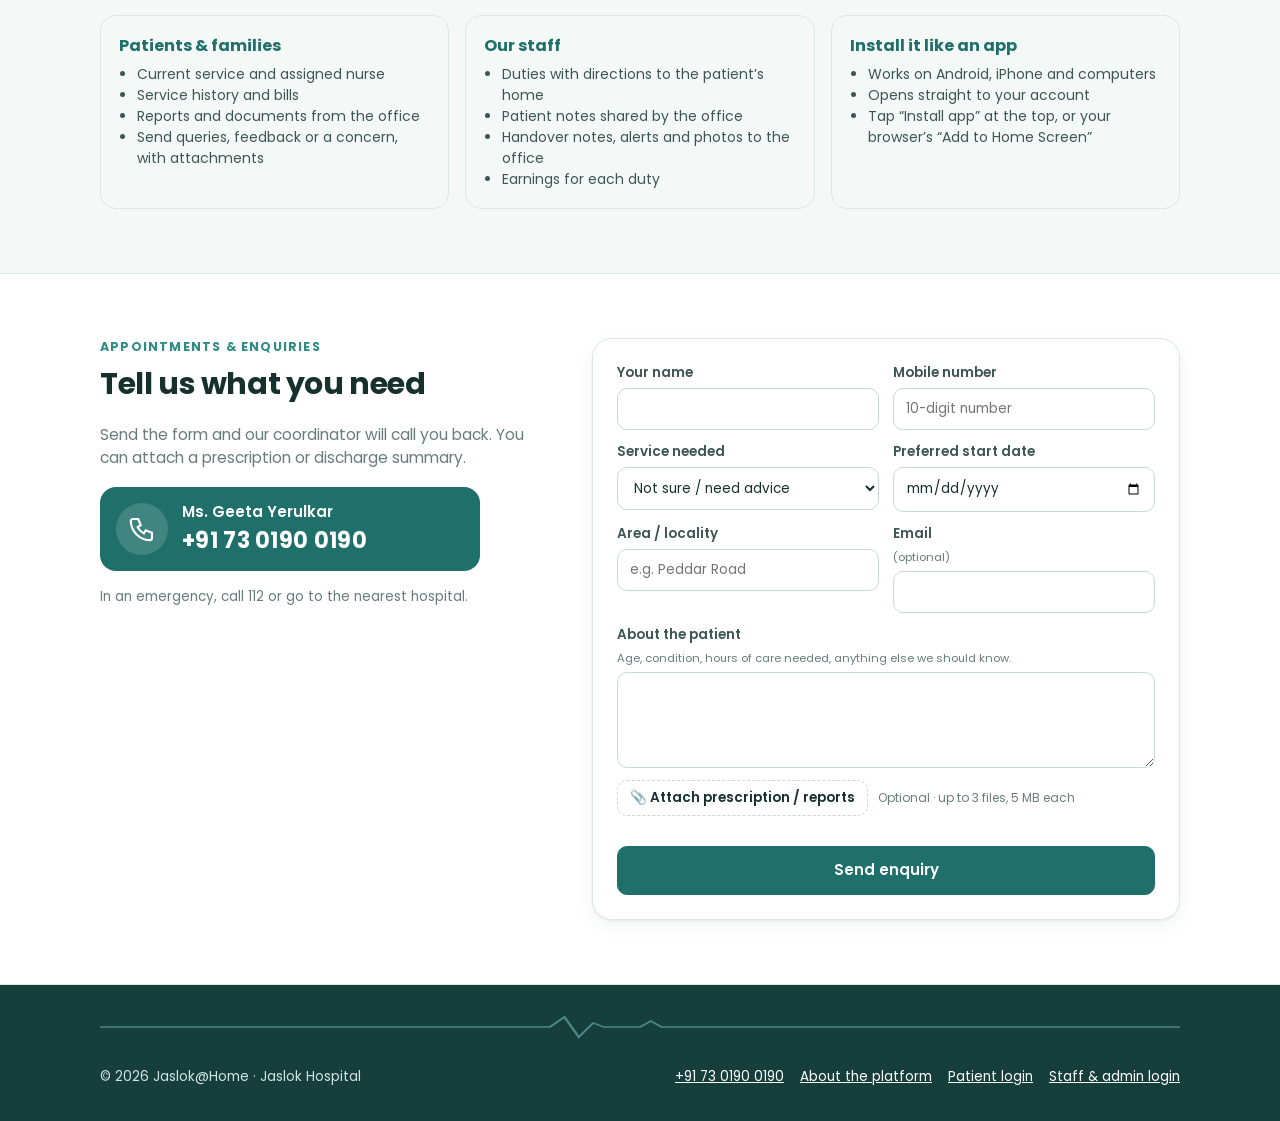
==== commit c45607d0: "About page with walkthrough video and screenshots; showcase README; clearer demo case types" ====
--- a/index.html
+++ b/index.html
@@ -99,6 +99,22 @@
 .inq h2{font-size:30px;margin:6px 0 10px;letter-spacing:-.4px}
 .eyebrow{font-size:12.5px;letter-spacing:1.2px;text-transform:uppercase;color:var(--accent2);font-weight:700}
 .formcard{background:#fff;border:1px solid var(--line);border-radius:20px;padding:24px;box-shadow:var(--shadow)}
+/* platform explorer */
+.plat{background:linear-gradient(180deg,#F4F9F8,#EAF4F2)}
+.roles{display:grid;grid-template-columns:repeat(3,1fr);gap:12px;max-width:860px;margin:0 auto 18px}
+.role{display:flex;flex-direction:column;align-items:center;text-align:center;gap:2px;background:var(--accent);color:#fff;text-decoration:none;border-radius:16px;padding:16px 10px;box-shadow:0 8px 22px rgba(20,70,66,.18)}
+.role:hover{background:#185956;transform:translateY(-1px)}
+.role span{font-size:26px}.role b{font-size:16px}.role small{opacity:.85;font-size:12.5px}
+.feat{display:grid;grid-template-columns:repeat(4,1fr);gap:14px}
+.ft{display:flex;flex-direction:column;gap:6px;background:#fff;border:1px solid var(--line);border-radius:16px;padding:18px;text-decoration:none;color:var(--ink);box-shadow:var(--shadow);transition:border-color .15s,transform .15s}
+.ft:hover{border-color:var(--accent2);transform:translateY(-2px)}
+.ft i{font-style:normal;font-size:28px}.ft b{font-size:16px}.ft span{color:var(--ink2);font-size:13.5px;flex:1}.ft em{font-style:normal;color:var(--accent);font-weight:600;font-size:13.5px}
+@media (max-width:1000px){ .feat{grid-template-columns:1fr 1fr} } @media (max-width:560px){ .feat{grid-template-columns:1fr} .roles{grid-template-columns:1fr} }
+.explore-link{display:inline-block;margin-top:18px;color:var(--accent);font-weight:600;text-decoration:none;border-bottom:2px solid var(--accent-soft)}
+.demo-btn{background:#F5A524;border-color:#F5A524;color:#1b1b1b}.demo-btn:hover{background:#E8961A}
+@media (max-width:520px){ .demo-btn{display:none} }
+.wa-fab{position:fixed;right:18px;bottom:18px;z-index:40;width:56px;height:56px;border-radius:50%;background:#25D366;display:flex;align-items:center;justify-content:center;box-shadow:0 8px 22px rgba(0,0,0,.25)}
+.wa-fab svg{width:30px;height:30px;fill:#fff}
 footer{background:#163F3C;color:#CFE3E0;padding:30px 0 34px;font-size:13.5px;margin-top:0}
 footer .wrap{display:flex;gap:16px;flex-wrap:wrap;align-items:center}
 footer a{color:#fff}
@@ -113,11 +129,14 @@
     <div><div class="bt">Jaslok@Home</div><div class="bs">Jaslok Hospital · A lifetime of care</div></div>
   </a>
   <span class="spacer"></span>
+  <a class="l" href="about.html">About</a>
+  <a class="l" href="#platform">Platform</a>
   <a class="l" href="#services">Services</a>
   <a class="l" href="#why">Why us</a>
   <a class="l" href="#how">How it works</a>
   <a class="l" href="#inquiry">Contact</a>
   <button class="btn sm hidden" data-install title="Install this website as an app">⤓ Install app</button>
+  <a class="btn sm demo-btn" href="#platform" title="Try every feature with fictional data">▶ Live demo</a>
   <span id="navAuth"><button class="btn sm" data-open-login>Log in</button></span>
   <a class="btn sm primary" href="#inquiry" id="navReq">Enquire</a>
 </div></nav>
@@ -137,14 +156,15 @@
       <p class="lead">Bringing Jaslok Hospital’s trusted healthcare services to the comfort of your home.</p>
       <div class="ctas">
         <a class="btn primary" href="#inquiry">Send an enquiry</a>
-        <a class="btn" href="tel:+917301900190">Call +91 73 0190 0190</a>
+        <a class="btn" data-real href="tel:+917301900190">Call +91 73 0190 0190</a>
       </div>
+      <a href="#platform" class="explore-link">▶ See how our platform works: map, WhatsApp, patient &amp; nurse apps</a>
     </div>
     <div class="hero-art">
       <div class="hero-card">
         <h3>Appointments &amp; Enquiries</h3>
         <div class="sub">Speak to our home-care coordinator</div>
-        <a class="call" href="tel:+917301900190">
+        <a class="call" data-real href="tel:+917301900190">
           <span class="av"><svg viewBox="0 0 24 24"><path d="M4 13a8 8 0 0 1 16 0"/><rect x="2.5" y="13" width="4" height="6" rx="1.5"/><rect x="17.5" y="13" width="4" height="6" rx="1.5"/><path d="M19.5 19c0 1.5-2 2.5-5 2.5"/><circle cx="12" cy="10" r="3"/></svg></span>
           <span><b>Ms. Geeta Yerulkar</b><span class="num">+91 73 0190 0190</span></span>
         </a>
@@ -160,6 +180,28 @@
   <svg class="wave" viewBox="0 0 1440 80" preserveAspectRatio="none" aria-hidden="true"><path d="M0 50C320 90 720 10 1440 40V80H0z" fill="#F4F9F8"/><path d="M0 50C320 90 720 10 1440 40" fill="none" stroke="#1F6F6B" stroke-width="10" opacity=".9"/></svg>
 </header>
 
+<section class="s plat" id="platform"><div class="wrap">
+  <h2 class="sec-title">Explore the platform</h2>
+  <p class="sec-sub">Everything Jaslok@Home runs on, in one place. Click any feature to open a <b>live demo</b> filled with <b>fictional</b> patients and nurses. No login needed, and nothing you change is saved.</p>
+  <div class="roles">
+    <a class="role" href="admin.html?demo=admin"><span>🏥</span><b>Office (admin)</b><small>Board, map, accounts, billing</small></a>
+    <a class="role" href="portal.html?demo=patient"><span>🧑‍🦳</span><b>Patient &amp; family</b><small>Current care, bills, documents</small></a>
+    <a class="role" href="portal.html?demo=staff"><span>🩺</span><b>Nurse</b><small>Duties, directions, earnings</small></a>
+  </div>
+  <div class="feat">
+    <a class="ft" href="admin.html?demo=admin&go=map"><i>🗺️</i><b>Live map</b><span>Every patient and nurse on a map of Mumbai, with the nearest free nurse suggested in one click.</span><em>Open map →</em></a>
+    <a class="ft" href="admin.html?demo=admin&go=whatsapp"><i>💬</i><b>WhatsApp messaging</b><span>Ready-made WhatsApp messages to families and nurses: visit reminders, payment reminders, notices.</span><em>Try WhatsApp →</em></a>
+    <a class="ft" href="admin.html?demo=admin&go=accounts"><i>👥</i><b>Admin &amp; account management</b><span>Create nurse logins, manage patient accounts, reset passwords, switch accounts on or off.</span><em>Manage accounts →</em></a>
+    <a class="ft" href="admin.html?demo=admin&go=board"><i>📊</i><b>Spreadsheet management</b><span>Patient, staff and consumables sheets as cards, with filters, colour-coding and Excel import/export.</span><em>Open sheets →</em></a>
+    <a class="ft" href="admin.html?demo=admin&go=billing"><i>💳</i><b>Billing &amp; nurse income</b><span>Payments, balances and staff payouts in one table. The staff ledger updates itself.</span><em>See billing →</em></a>
+    <a class="ft" href="nurse.html?demo=1&n=demo-anita"><i>⭐</i><b>Nurse profiles &amp; QR codes</b><span>Each nurse has a public profile with ratings and reviews, reached by the QR code on her card.</span><em>View a profile →</em></a>
+    <a class="ft" href="portal.html?demo=patient"><i>📱</i><b>Patient app</b><span>Current service, history, bills, documents, and messages to the office with attachments.</span><em>Open patient app →</em></a>
+    <a class="ft" href="portal.html?demo=staff"><i>🧭</i><b>Nurse app</b><span>Today's duties with directions, handover notes, alerts and earnings, on the nurse's phone.</span><em>Open nurse app →</em></a>
+  </div>
+  <p style="text-align:center;margin-top:20px"><a class="btn" href="about.html">📖 About the platform: modules, screens and a one-minute video</a></p>
+  <p class="muted" style="text-align:center;font-size:13px;margin-top:10px">Patients, staff and the office use the <b>Log in</b> button at the top for their real accounts.</p>
+</div></section>
+
 <section class="s" id="services"><div class="wrap">
   <h2 class="sec-title">Our services</h2>
   <p class="sec-sub">Pick a service in the enquiry form, or simply describe the patient’s condition and we will advise you.</p>
@@ -197,7 +239,7 @@
     <div class="eyebrow">Appointments &amp; Enquiries</div>
     <h2>Tell us what you need</h2>
     <p class="muted" style="font-size:15.5px">Send the form and our coordinator will call you back. You can attach a prescription or discharge summary.</p>
-    <a class="call" href="tel:+917301900190" style="margin-top:18px;max-width:380px">
+    <a class="call" data-real href="tel:+917301900190" style="margin-top:18px;max-width:380px">
       <span class="av"><svg viewBox="0 0 24 24"><path d="M5 4h4l2 5-2.5 1.5a11 11 0 0 0 5 5L15 13l5 2v4a2 2 0 0 1-2 2A16 16 0 0 1 3 6a2 2 0 0 1 2-2"/></svg></span>
       <span><b>Ms. Geeta Yerulkar</b><span class="num">+91 73 0190 0190</span></span>
     </a>
@@ -227,11 +269,14 @@
   <svg class="ecg" viewBox="0 0 600 24" preserveAspectRatio="none" aria-hidden="true"><path d="M0 12h250l8-10 8 20 8-14 6 4h20l6-6 6 6h288"/></svg>
   <span>© <span id="yr"></span> Jaslok@Home · Jaslok Hospital</span>
   <span class="spacer"></span>
-  <a href="tel:+917301900190">+91 73 0190 0190</a>
+  <a data-real href="tel:+917301900190">+91 73 0190 0190</a>
+  <a href="about.html">About the platform</a>
   <a href="#" data-open-login>Patient login</a>
   <a href="#" data-open-login data-staff>Staff &amp; admin login</a>
   <a href="#" data-install class="hidden">Install app</a>
 </div></footer>
+
+<a class="wa-fab" data-real href="https://wa.me/917301900190?text=Hello%20Jaslok%40Home%2C%20I%20would%20like%20to%20know%20about%20home%20care." target="_blank" rel="noopener" title="Chat with us on WhatsApp" aria-label="Chat with us on WhatsApp"><svg viewBox="0 0 24 24"><path d="M12 2a10 10 0 0 0-8.6 15.1L2 22l5-1.3A10 10 0 1 0 12 2zm0 18.2a8.2 8.2 0 0 1-4.2-1.2l-.3-.2-3 .8.8-2.9-.2-.3A8.2 8.2 0 1 1 12 20.2zm4.5-6.1c-.2-.1-1.5-.7-1.7-.8s-.4-.1-.6.1-.7.8-.8 1-.3.2-.5.1a6.7 6.7 0 0 1-3.3-2.9c-.3-.4.2-.4.7-1.3.1-.2 0-.3 0-.4l-.8-1.8c-.2-.5-.4-.4-.6-.4h-.5a1 1 0 0 0-.7.3 3 3 0 0 0-.9 2.2 5.2 5.2 0 0 0 1.1 2.8 11.9 11.9 0 0 0 4.6 4c1.7.7 2.4.8 3.2.7a2.8 2.8 0 0 0 1.8-1.3 2.3 2.3 0 0 0 .2-1.3c-.1-.1-.3-.2-.5-.3z"/></svg></a>
 
 <!-- login / signup -->
 <div class="modal-bg hidden" id="authBg"><div class="modal" role="dialog" aria-modal="true" aria-labelledby="authTitle">
@@ -265,6 +310,7 @@
 <div id="toast"></div>
 
 <script src="js/config.js"></script>
+<script src="js/demo.js"></script>
 <script src="js/store.js"></script>
 <script src="js/common.js"></script>
 <script>
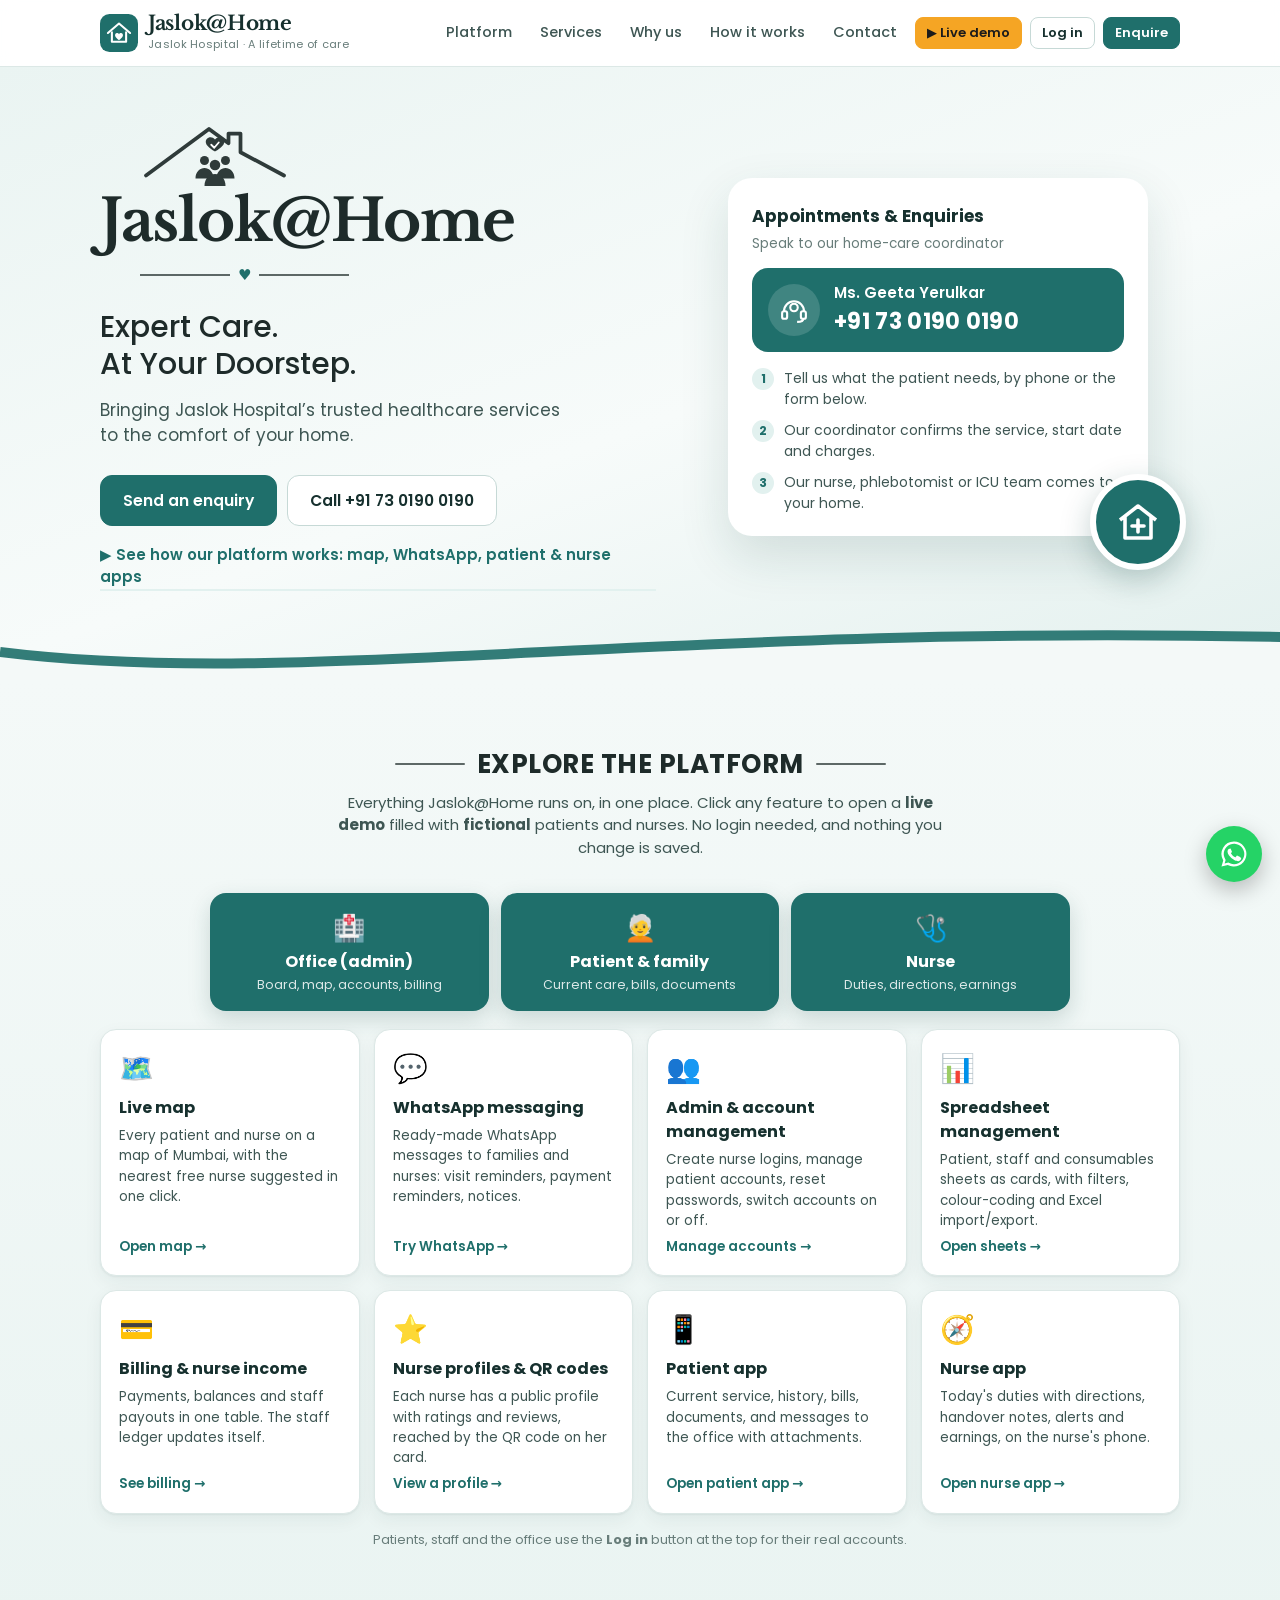
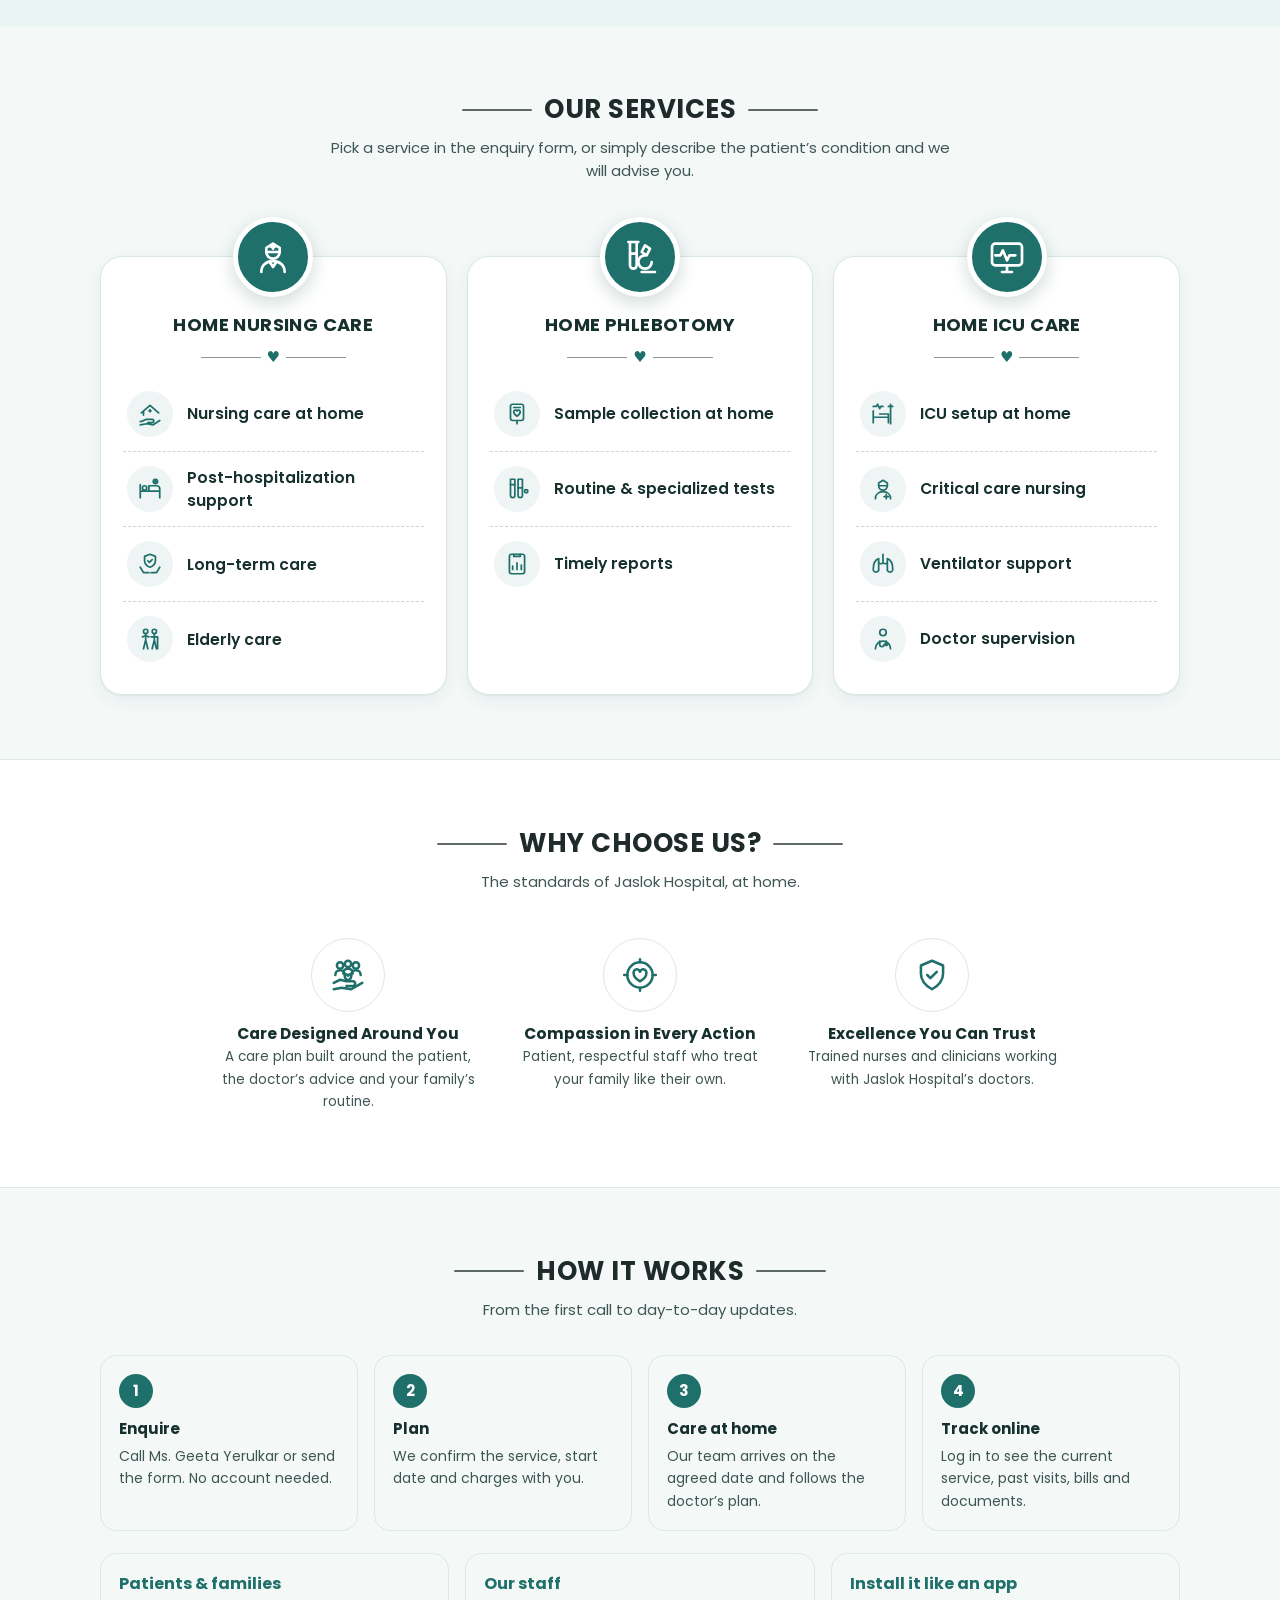
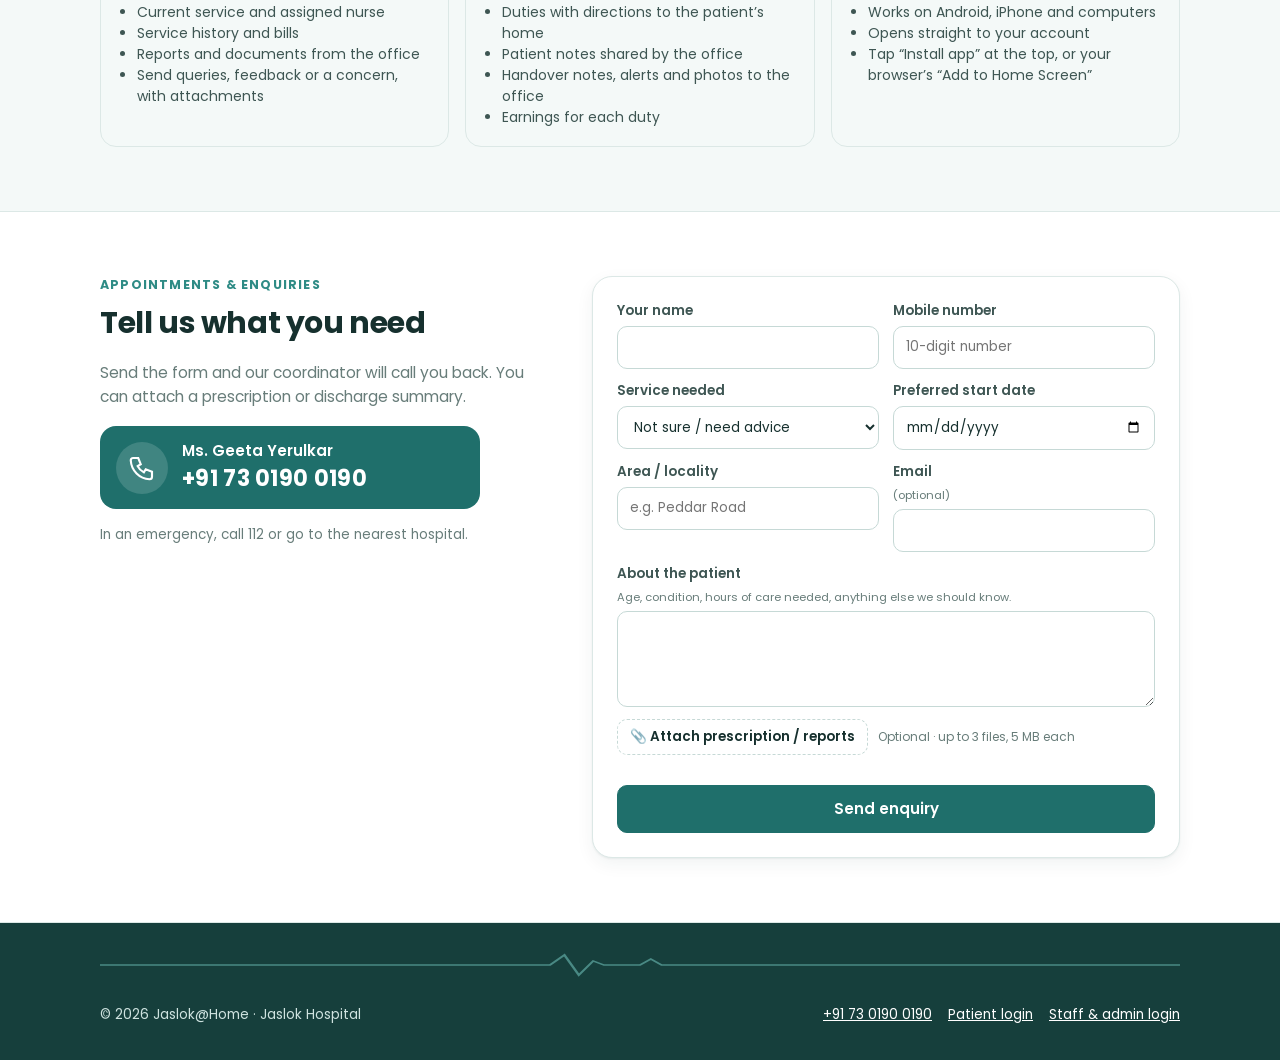
==== commit 1c0a4fd3: "Demo: unmistakably fictional names and 555 numbers; WhatsApp/calls show a preview instead of contact" ====
--- a/index.html
+++ b/index.html
@@ -129,7 +129,6 @@
     <div><div class="bt">Jaslok@Home</div><div class="bs">Jaslok Hospital · A lifetime of care</div></div>
   </a>
   <span class="spacer"></span>
-  <a class="l" href="about.html">About</a>
   <a class="l" href="#platform">Platform</a>
   <a class="l" href="#services">Services</a>
   <a class="l" href="#why">Why us</a>
@@ -198,8 +197,7 @@
     <a class="ft" href="portal.html?demo=patient"><i>📱</i><b>Patient app</b><span>Current service, history, bills, documents, and messages to the office with attachments.</span><em>Open patient app →</em></a>
     <a class="ft" href="portal.html?demo=staff"><i>🧭</i><b>Nurse app</b><span>Today's duties with directions, handover notes, alerts and earnings, on the nurse's phone.</span><em>Open nurse app →</em></a>
   </div>
-  <p style="text-align:center;margin-top:20px"><a class="btn" href="about.html">📖 About the platform: modules, screens and a one-minute video</a></p>
-  <p class="muted" style="text-align:center;font-size:13px;margin-top:10px">Patients, staff and the office use the <b>Log in</b> button at the top for their real accounts.</p>
+  <p class="muted" style="text-align:center;font-size:13px;margin-top:16px">Patients, staff and the office use the <b>Log in</b> button at the top for their real accounts.</p>
 </div></section>
 
 <section class="s" id="services"><div class="wrap">
@@ -270,7 +268,6 @@
   <span>© <span id="yr"></span> Jaslok@Home · Jaslok Hospital</span>
   <span class="spacer"></span>
   <a data-real href="tel:+917301900190">+91 73 0190 0190</a>
-  <a href="about.html">About the platform</a>
   <a href="#" data-open-login>Patient login</a>
   <a href="#" data-open-login data-staff>Staff &amp; admin login</a>
   <a href="#" data-install class="hidden">Install app</a>
